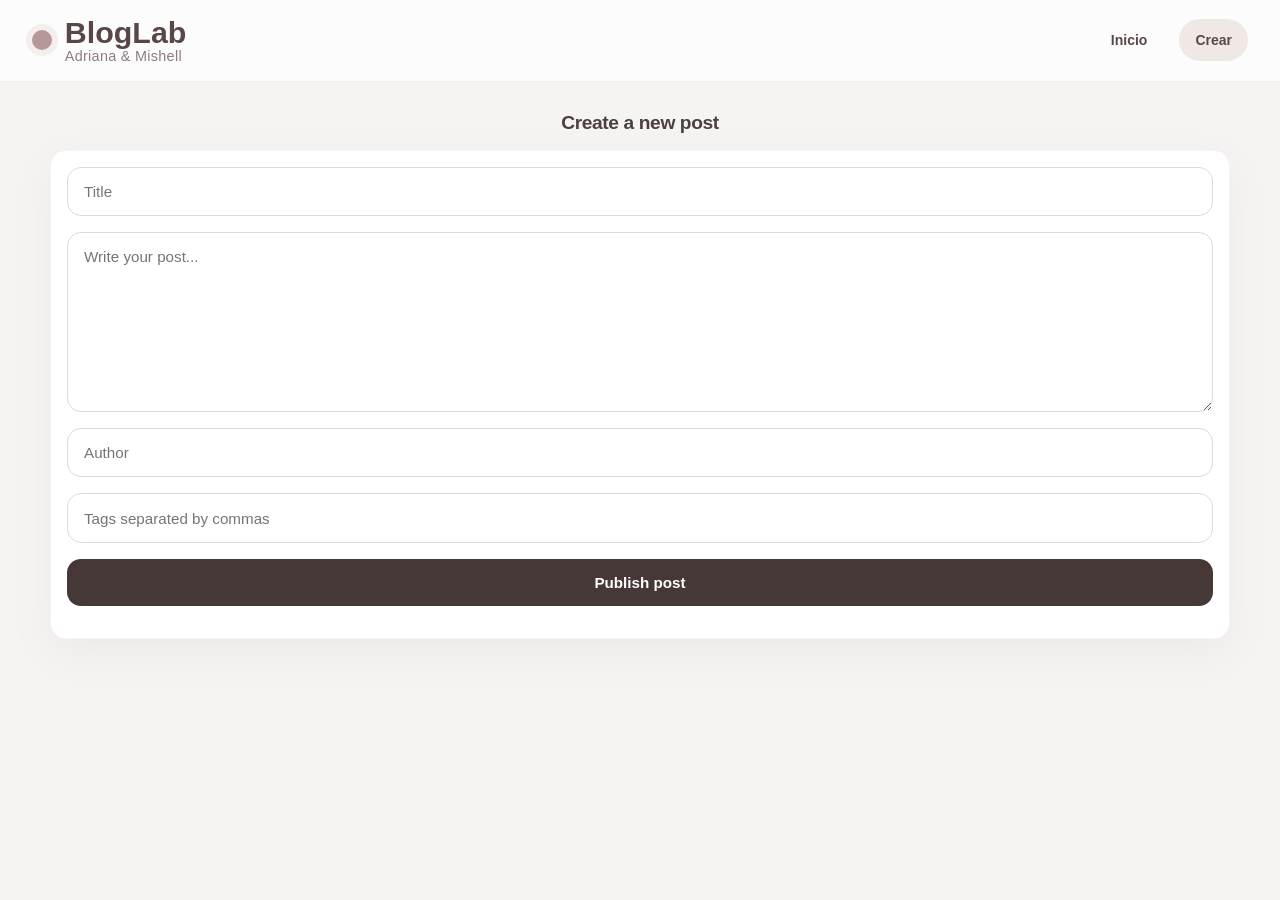
==== pages/create.html @ 917d6840 "feat: connect home, create and detail views with local post storage" ====
<!DOCTYPE html>
<html lang="es">
<head>
  <meta charset="UTF-8" />
  <meta name="viewport" content="width=device-width, initial-scale=1.0" />
  <link rel="stylesheet" href="../css/main.css" />
  <link rel="stylesheet" href="../css/components.css" />
  <link rel="stylesheet" href="../css/responsive.css" />
  <title>Create post | BlogLab</title>
</head>
<body>
  <nav class="navbar">
    <div class="nav-brand">
      <div class="brand-mark"></div>
      <div class="brand-text">
        <span class="brand-title">BlogLab</span>
        <span class="brand-subtitle">Adriana & Mishell</span>
      </div>
    </div>

    <div class="nav-links">
      <a href="../index.html">Inicio</a>
      <a href="./create.html" class="active">Crear</a>
    </div>
  </nav>

  <main class="page-shell">
    <section class="home-intro">
      <h1 class="home-intro__title">Create a new post</h1>
    </section>

    <section class="content-panel">
      <form id="create-post-form" class="create-form">
        <input type="text" id="title" placeholder="Title" />
        <textarea id="body" placeholder="Write your post..."></textarea>
        <input type="text" id="author" placeholder="Author" />
        <input type="text" id="tags" placeholder="Tags separated by commas" />
        <button type="submit">Publish post</button>
        <p id="form-message" class="form-message"></p>
      </form>
    </section>
  </main>

  <script type="module" src="../js/modules/form.js"></script>
</body>
</html>
---- css/main.css ----
* {
  box-sizing: border-box;
}

html {
  scroll-behavior: smooth;
}

body {
  margin: 0;
  font-family: Arial, Helvetica, sans-serif;
  color: #4f4343;
  background:
    radial-gradient(circle at top left, rgba(214, 188, 188, 0.22), transparent 25%),
    radial-gradient(circle at top right, rgba(232, 216, 210, 0.35), transparent 22%),
    linear-gradient(180deg, #f8f3ef 0%, #f4eeea 100%);
  min-height: 100vh;
}

.navbar {
  position: sticky;
  top: 0;
  z-index: 50;
  display: flex;
  justify-content: space-between;
  align-items: center;
  padding: 18px 34px;
  background: rgba(250, 245, 241, 0.92);
  backdrop-filter: blur(10px);
  border-bottom: 1px solid rgba(120, 97, 97, 0.08);
}

.nav-brand {
  display: flex;
  align-items: center;
  gap: 12px;
}

.brand-mark {
  width: 18px;
  height: 18px;
  border-radius: 50%;
  background: linear-gradient(135deg, #c9a7a7, #8b6f74);
  box-shadow: 0 0 0 6px rgba(201, 167, 167, 0.16);
}

.brand-text {
  display: flex;
  flex-direction: column;
}

.brand-title {
  font-size: 19px;
  font-weight: 700;
  color: #5a4b4b;
  line-height: 1.1;
}

.brand-subtitle {
  font-size: 12px;
  color: #9a8585;
  letter-spacing: 0.3px;
}

.nav-links {
  display: flex;
  align-items: center;
  gap: 10px;
}

.nav-links a {
  text-decoration: none;
  color: #6c5b5b;
  font-size: 14px;
  font-weight: 600;
  padding: 10px 14px;
  border-radius: 999px;
  transition: all 0.2s ease;
}

.nav-links a:hover,
.nav-links a.active {
  background: #eadfdb;
  color: #594949;
}

.page-shell {
  width: min(1180px, calc(100% - 34px));
  margin: 30px auto 48px;
}

.content-panel {
  background: rgba(255, 252, 250, 0.86);
  border: 1px solid rgba(145, 118, 118, 0.08);
  box-shadow: 0 14px 40px rgba(125, 102, 102, 0.08);
  backdrop-filter: blur(10px);
  border-radius: 28px;
  overflow: hidden;
}

#posts-container {
  display: grid;
  grid-template-columns: repeat(auto-fit, minmax(260px, 1fr));
  gap: 22px;
  padding: 10px 24px 28px;
}

#pagination {
  display: flex;
  justify-content: center;
  align-items: center;
  gap: 12px;
  padding: 0 24px 30px;
}

#pagination button {
  border: none;
  border-radius: 14px;
  padding: 12px 18px;
  font-size: 14px;
  font-weight: 600;
  cursor: pointer;
  background: #8b6f74;
  color: #fffaf8;
  transition: transform 0.18s ease, opacity 0.18s ease;
}

#pagination button:hover {
  transform: translateY(-2px);
  opacity: 0.92;
}

#page-number {
  min-width: 38px;
  text-align: center;
  font-weight: 700;
  color: #6c5b5b;
}

.home-intro {
  width: 100%;
  max-width: 1200px;
  margin: 0 auto 1rem;
  padding: 0 0.5rem;
  text-align: center; 
}

.home-intro__title {
  margin: 0;
  font-size: 1.2rem;
  font-weight: 600;
  color: #4b403d;
  letter-spacing: -0.02em;
}

.home-intro__title {
  transition: all 0.3s ease;
}

.home-intro__title:hover {
  opacity: 0.8;
}

body {
  background: #f6f4f3;
}

.content-panel {
  background: #ffffff;
  border-radius: 16px;
  padding: 1rem;
}

#filters {
  display: flex;
  gap: 0.5rem;
  flex-wrap: wrap;
}

#filters input {
  flex: 1;
  min-width: 150px;
}

#filters button {
  background: #e7e2df;
  border: none;
  padding: 0.4rem 0.7rem;
  border-radius: 6px;
  cursor: pointer;
}

.create-panel {
  max-width: 760px;
  margin: 0 auto;
}

.create-title {
  margin: 0 0 0.35rem;
  text-align: center;
  color: #4b403d;
  font-size: 1.5rem;
  font-weight: 700;
}

.create-subtitle {
  margin: 0 0 1.5rem;
  text-align: center;
  color: #7b6f6b;
  font-size: 0.95rem;
}

.create-form {
  display: flex;
  flex-direction: column;
  gap: 0.9rem;
}

.create-form input,
.create-form textarea {
  width: 100%;
  border: 1px solid #ddd6d3;
  border-radius: 10px;
  padding: 0.9rem 1rem;
  font: inherit;
  background: #fff;
  color: #4b403d;
}

.create-form textarea {
  resize: vertical;
  min-height: 180px;
}

.create-form button {
  align-self: flex-end;
  border: none;
  background: #8f767b;
  color: #fff;
  padding: 0.75rem 1.15rem;
  border-radius: 10px;
  font: inherit;
  cursor: pointer;
  transition: background 0.2s ease;
}

.create-form button:hover {
  background: #7e686d;
}

.create-form select {
  width: 100%;
  border: 1px solid #ddd6d3;
  border-radius: 10px;
  padding: 0.9rem 1rem;
  font: inherit;
  background: #fff;
  color: #4b403d;
}

#posts-container {
  display: grid;
  grid-template-columns: repeat(auto-fit, minmax(280px, 1fr));
  gap: 1.4rem;
  margin-top: 1.5rem;
}

.post-card {
  background: #ffffff;
  border-radius: 16px;
  overflow: hidden;
  box-shadow: 0 6px 18px rgba(0, 0, 0, 0.06);
  transition: transform 0.2s ease, box-shadow 0.2s ease;
}

.post-card:hover {
  transform: translateY(-4px);
  box-shadow: 0 10px 22px rgba(0, 0, 0, 0.08);
}

.post-card__image {
  width: 100%;
  height: 190px;
  object-fit: cover;
  display: block;
}

.post-card__content {
  padding: 1rem;
}

.post-card__title {
  margin: 0 0 0.7rem;
  font-size: 1rem;
  line-height: 1.35;
  color: #4b403d;
}

.post-card__author {
  margin: 0 0 0.8rem;
  font-weight: 600;
  color: #8a7d79;
}

.post-card__text {
  margin: 0 0 1rem;
  color: #5d514e;
  line-height: 1.5;
}

.post-card__tags {
  display: flex;
  flex-wrap: wrap;
  gap: 0.45rem;
  margin-bottom: 1rem;
}

.post-card__button {
  display: inline-block;
  background: #4d7df3;
  color: #ffffff;
  text-decoration: none;
  padding: 0.55rem 0.9rem;
  border-radius: 8px;
  font-size: 0.92rem;
  font-weight: 600;
}

.post-card__button:hover {
  opacity: 0.92;
}

.detail-card {
  background: #ffffff;
  border-radius: 18px;
  overflow: hidden;
  box-shadow: 0 8px 24px rgba(0, 0, 0, 0.06);
}

.detail-card__image {
  width: 100%;
  height: 320px;
  object-fit: cover;
  display: block;
}

.detail-card__content {
  padding: 1.35rem;
}

.detail-card__content h2 {
  margin: 0 0 0.8rem;
  color: #4b403d;
}

.detail-meta {
  margin: 0 0 1rem;
  font-weight: 600;
  color: #8a7d79;
}

.detail-body {
  margin: 0 0 1rem;
  line-height: 1.7;
  color: #5d514e;
}

.detail-tags {
  display: flex;
  flex-wrap: wrap;
  gap: 0.5rem;
  margin-bottom: 1rem;
}

.detail-tag {
  background: #f1ebea;
  color: #6e5f5c;
  padding: 0.42rem 0.75rem;
  border-radius: 999px;
  font-size: 0.85rem;
}

.detail-back {
  display: inline-block;
  text-decoration: none;
  color: #8f767b;
  font-weight: 600;
}

.empty-message {
  text-align: center;
  color: #7b6f6b;
  margin: 2rem 0;
}
---- css/components.css ----
.navbar {
  width: 100%;
  padding: 1rem 2rem;
  background: rgba(255, 255, 255, 0.7);
  border-bottom: 1px solid rgba(109, 84, 84, 0.08);
  display: flex;
  justify-content: space-between;
  align-items: center;
  backdrop-filter: blur(10px);
  position: sticky;
  top: 0;
  z-index: 20;
}

.nav-brand {
  display: flex;
  align-items: center;
  gap: 0.8rem;
}

.brand-mark {
  width: 20px;
  height: 20px;
  border-radius: 50%;
  background: #b79898;
}

.brand-text {
  display: flex;
  flex-direction: column;
  line-height: 1.05;
}

.brand-title {
  font-size: 1.9rem;
  font-weight: 700;
  color: #594747;
}

.brand-subtitle {
  font-size: 0.9rem;
  color: #8d7d7d;
}

.nav-links {
  display: flex;
  gap: 1rem;
  align-items: center;
}

.nav-links a {
  padding: 0.8rem 1rem;
  border-radius: 999px;
  color: #594747;
  font-weight: 600;
  transition: 0.2s ease;
}

.nav-links a.active,
.nav-links a:hover {
  background: #efe8e4;
}

.tag-pill {
  display: inline-flex;
  align-items: center;
  justify-content: center;
  padding: 0.55rem 1rem;
  border-radius: 999px;
  border: 1px solid #ddd1cb;
  background: #f8f4f2;
  color: #6b5a5a;
  font-size: 0.9rem;
  cursor: pointer;
  transition: 0.2s ease;
}

.tag-pill:hover {
  background: #efe5e0;
}

.tag-pill.active {
  background: #2f2a2a;
  color: #fff;
  border-color: #2f2a2a;
}

.post-card {
  background: #ffffff;
  border-radius: 24px;
  overflow: hidden;
  border: 1px solid #eee3de;
  box-shadow: 0 10px 30px rgba(85, 62, 62, 0.08);
  display: flex;
  flex-direction: column;
  min-height: 470px;
  transition: transform 0.22s ease, box-shadow 0.22s ease;
}

.post-card:hover {
  transform: translateY(-6px);
  box-shadow: 0 16px 36px rgba(85, 62, 62, 0.12);
}

.post-card__image-wrap {
  width: 100%;
  height: 210px;
  overflow: hidden;
}

.post-card__image {
  width: 100%;
  height: 100%;
  object-fit: cover;
  display: block;
}

.post-card__content {
  padding: 1.25rem 1.25rem 1.4rem;
  display: flex;
  flex-direction: column;
  flex: 1;
}

.post-card__title {
  margin: 0 0 0.9rem;
  font-size: 1.35rem;
  line-height: 1.3;
  color: #3f3030;
}

.post-card__excerpt {
  margin: 0 0 1.2rem;
  font-size: 0.98rem;
  line-height: 1.65;
  color: #6a5959;
  flex-grow: 1;
}

.post-card__footer {
  display: flex;
  flex-direction: column;
  gap: 0.9rem;
}

.post-card__author {
  font-weight: 700;
  color: #554444;
}

.post-card__tags {
  display: flex;
  flex-wrap: wrap;
  gap: 0.5rem;
}

.post-tag {
  background: #f3ece8;
  color: #6e5d5d;
  padding: 0.4rem 0.8rem;
  border-radius: 999px;
  font-size: 0.8rem;
}

.post-card__button {
  align-self: flex-start;
  background: #4b3a3a;
  color: #fff;
  padding: 0.8rem 1.15rem;
  border-radius: 12px;
  font-weight: 600;
  transition: 0.2s ease;
}

.post-card__button:hover {
  background: #2f2323;
}

.empty-state {
  background: #fff;
  border: 1px solid #eee2dc;
  border-radius: 22px;
  padding: 2rem;
  text-align: center;
  box-shadow: 0 10px 25px rgba(85, 62, 62, 0.07);
}

.empty-state h3 {
  margin-top: 0;
  color: #4a3a3a;
}

.empty-state p {
  margin-bottom: 0;
  color: #746565;
}

.detail-card {
  background: #ffffff;
  border-radius: 24px;
  border: 1px solid #eee3de;
  box-shadow: 0 10px 30px rgba(85, 62, 62, 0.08);
}

.detail-card__content {
  padding: 1.5rem;
}

.detail-card__title {
  margin: 0 0 0.8rem;
  font-size: 2rem;
  line-height: 1.2;
  color: #3f3030;
}

.detail-card__author {
  margin: 0 0 1rem;
  font-weight: 700;
  color: #554444;
}

.detail-card__tags {
  display: flex;
  flex-wrap: wrap;
  gap: 0.5rem;
  margin-bottom: 1.2rem;
}

.detail-card__body {
  margin: 0 0 1.4rem;
  font-size: 1rem;
  line-height: 1.8;
  color: #5d4e4e;
  white-space: pre-line;
}

.create-form {
  display: grid;
  gap: 1rem;
}

.create-form input,
.create-form textarea,
.create-form button {
  border-radius: 14px;
  border: 1px solid #e3d8d3;
  padding: 0.95rem 1rem;
  font-size: 0.95rem;
  font-family: inherit;
}

.create-form textarea {
  min-height: 180px;
  resize: vertical;
}

.create-form input:focus,
.create-form textarea:focus {
  outline: none;
  border-color: #b69797;
  box-shadow: 0 0 0 3px rgba(182, 151, 151, 0.15);
}

.create-form button {
  border: none;
  background: #473838;
  color: #fff;
  font-weight: 600;
  cursor: pointer;
}

.form-message {
  margin: 0;
  font-size: 0.95rem;
  font-weight: 600;
}

.form-message.success {
  color: #2e7d32;
}

.form-message.error {
  color: #c62828;
}
---- css/responsive.css ----
@media (max-width: 1024px) {
  .posts-grid {
    grid-template-columns: repeat(2, minmax(0, 1fr));
  }

  #filters {
    grid-template-columns: 1fr 1fr;
  }
}

@media (max-width: 768px) {
  .navbar {
    padding: 1rem;
    flex-direction: column;
    gap: 1rem;
    align-items: flex-start;
  }

  .nav-links {
    flex-wrap: wrap;
  }

  .home-intro__title {
    font-size: 1.7rem;
  }

  .content-panel {
    padding: 1.2rem;
  }

  #filters {
    grid-template-columns: 1fr;
  }

  .posts-grid {
    grid-template-columns: 1fr;
  }

  #pagination {
    flex-wrap: wrap;
  }
}

.detail-card {
  background: #ffffff;
  border-radius: 24px;
  overflow: hidden;
  border: 1px solid #eee3de;
  box-shadow: 0 10px 30px rgba(85, 62, 62, 0.08);
}

.detail-card__image-wrap {
  width: 100%;
  max-height: 420px;
  overflow: hidden;
}

.detail-card__image {
  width: 100%;
  height: 100%;
  object-fit: cover;
  display: block;
}

.detail-card__content {
  padding: 1.5rem;
}

.detail-card__title {
  margin: 0 0 0.8rem;
  font-size: 2rem;
  line-height: 1.2;
  color: #3f3030;
}

.detail-card__author {
  margin: 0 0 1rem;
  font-weight: 700;
  color: #554444;
}

.detail-card__tags {
  display: flex;
  flex-wrap: wrap;
  gap: 0.5rem;
  margin-bottom: 1.25rem;
}

.detail-card__body {
  margin: 0 0 1.4rem;
  font-size: 1rem;
  line-height: 1.8;
  color: #5d4e4e;
  white-space: pre-line;
}
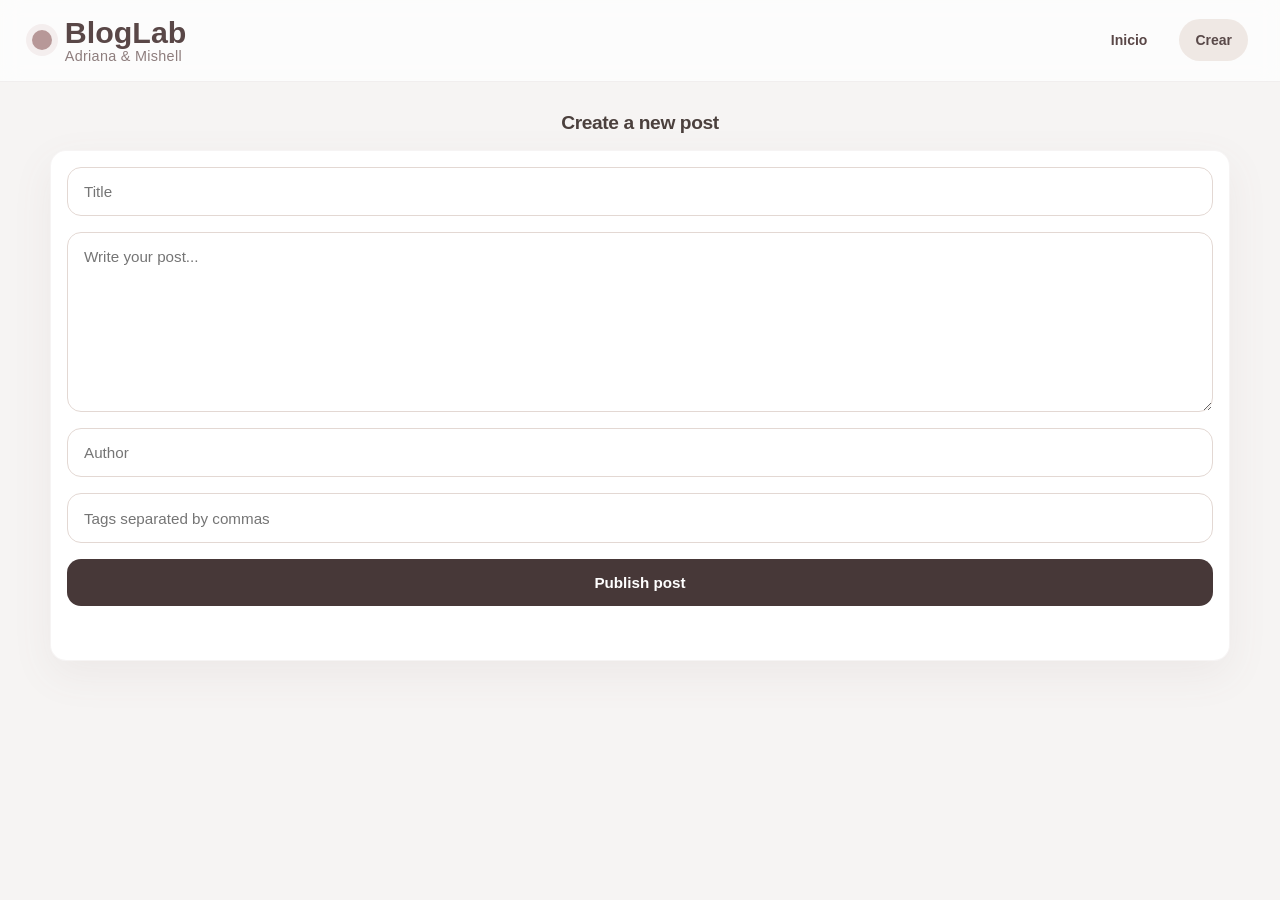
==== commit 1cc6b3c5: "fix: render post details correctly from home view" ====
--- a/pages/create.html
+++ b/pages/create.html
@@ -35,6 +35,7 @@
         <textarea id="body" placeholder="Write your post..."></textarea>
         <input type="text" id="author" placeholder="Author" />
         <input type="text" id="tags" placeholder="Tags separated by commas" />
+
         <button type="submit">Publish post</button>
         <p id="form-message" class="form-message"></p>
       </form>
--- a/css/components.css
+++ b/css/components.css
@@ -281,4 +281,547 @@
 
 .form-message.error {
   color: #c62828;
+}
+
+.delete-btn {
+  background: #c62828;
+}
+
+.delete-btn:hover {
+  background: #8e1c1c;
+}
+
+
+.detail-card {
+  background: #ffffff;
+  border-radius: 24px;
+  border: 1px solid #eee3de;
+  box-shadow: 0 10px 30px rgba(85, 62, 62, 0.08);
+}
+
+.detail-card__content {
+  padding: 1.5rem;
+}
+
+.detail-card__title {
+  margin: 0 0 0.8rem;
+  font-size: 2rem;
+  line-height: 1.2;
+  color: #3f3030;
+}
+
+.detail-card__author {
+  margin: 0 0 1rem;
+  font-weight: 700;
+  color: #554444;
+}
+
+.detail-card__tags {
+  display: flex;
+  flex-wrap: wrap;
+  gap: 0.5rem;
+  margin-bottom: 1.2rem;
+}
+
+.detail-card__body {
+  margin: 0 0 1.4rem;
+  font-size: 1rem;
+  line-height: 1.8;
+  color: #5d4e4e;
+  white-space: pre-line;
+}
+
+.detail-card__actions {
+  display: flex;
+  gap: 0.8rem;
+  flex-wrap: wrap;
+  margin-bottom: 1rem;
+}
+
+.delete-btn {
+  background: #c62828;
+}
+
+.delete-btn:hover {
+  background: #8e1c1c;
+}
+
+.create-form {
+  display: grid;
+  gap: 1rem;
+}
+
+.create-form input,
+.create-form textarea,
+.create-form button {
+  border-radius: 14px;
+  border: 1px solid #e3d8d3;
+  padding: 0.95rem 1rem;
+  font-size: 0.95rem;
+  font-family: inherit;
+}
+
+.create-form textarea {
+  min-height: 180px;
+  resize: vertical;
+}
+
+.create-form input:focus,
+.create-form textarea:focus {
+  outline: none;
+  border-color: #b69797;
+  box-shadow: 0 0 0 3px rgba(182, 151, 151, 0.15);
+}
+
+.create-form button {
+  border: none;
+  background: #473838;
+  color: #fff;
+  font-weight: 600;
+  cursor: pointer;
+}
+
+.form-message {
+  margin: 0;
+  min-height: 22px;
+  font-size: 0.95rem;
+  font-weight: 600;
+}
+
+.form-message.success {
+  color: #2e7d32;
+}
+
+.form-message.error {
+  color: #c62828;
+}
+
+.detail-card {
+  background: #ffffff;
+  border-radius: 24px;
+  border: 1px solid #eee3de;
+  box-shadow: 0 10px 30px rgba(85, 62, 62, 0.08);
+}
+
+.detail-card__content {
+  padding: 1.5rem;
+}
+
+.detail-card__title {
+  margin: 0 0 0.8rem;
+  font-size: 2rem;
+  line-height: 1.2;
+  color: #3f3030;
+}
+
+.detail-card__author {
+  margin: 0 0 1rem;
+  font-weight: 700;
+  color: #554444;
+}
+
+.detail-card__tags {
+  display: flex;
+  flex-wrap: wrap;
+  gap: 0.5rem;
+  margin-bottom: 1.2rem;
+}
+
+.detail-card__body {
+  margin: 0 0 1.4rem;
+  font-size: 1rem;
+  line-height: 1.8;
+  color: #5d4e4e;
+  white-space: pre-line;
+}
+
+.create-form {
+  display: grid;
+  gap: 1rem;
+}
+
+.create-form input,
+.create-form textarea,
+.create-form button {
+  border-radius: 14px;
+  border: 1px solid #e3d8d3;
+  padding: 0.95rem 1rem;
+  font-size: 0.95rem;
+  font-family: inherit;
+}
+
+.create-form textarea {
+  min-height: 180px;
+  resize: vertical;
+}
+
+.create-form input:focus,
+.create-form textarea:focus {
+  outline: none;
+  border-color: #b69797;
+  box-shadow: 0 0 0 3px rgba(182, 151, 151, 0.15);
+}
+
+.create-form button {
+  border: none;
+  background: #473838;
+  color: #fff;
+  font-weight: 600;
+  cursor: pointer;
+}
+
+.form-message {
+  margin: 0;
+  min-height: 22px;
+  font-size: 0.95rem;
+  font-weight: 600;
+}
+
+.form-message.success {
+  color: #2e7d32;
+}
+
+.form-message.error {
+  color: #c62828;
+}
+
+.detail-card {
+  background: #ffffff;
+  border-radius: 24px;
+  border: 1px solid #eee3de;
+  box-shadow: 0 10px 30px rgba(85, 62, 62, 0.08);
+}
+
+.detail-card__content {
+  padding: 1.5rem;
+}
+
+.detail-card__title {
+  margin: 0 0 0.8rem;
+  font-size: 2rem;
+  line-height: 1.2;
+  color: #3f3030;
+}
+
+.detail-card__author {
+  margin: 0 0 1rem;
+  font-weight: 700;
+  color: #554444;
+}
+
+.detail-card__tags {
+  display: flex;
+  flex-wrap: wrap;
+  gap: 0.5rem;
+  margin-bottom: 1.2rem;
+}
+
+.detail-card__body {
+  margin: 0 0 1.4rem;
+  font-size: 1rem;
+  line-height: 1.8;
+  color: #5d4e4e;
+  white-space: pre-line;
+}
+
+.detail-card {
+  background: #ffffff;
+  border-radius: 24px;
+  border: 1px solid #eee3de;
+  box-shadow: 0 10px 30px rgba(85, 62, 62, 0.08);
+}
+
+.detail-card__content {
+  padding: 1.5rem;
+}
+
+.detail-card__title {
+  margin: 0 0 0.8rem;
+  font-size: 2rem;
+  line-height: 1.2;
+  color: #3f3030;
+}
+
+.detail-card__author {
+  margin: 0 0 1rem;
+  font-weight: 700;
+  color: #554444;
+}
+
+.detail-card__tags {
+  display: flex;
+  flex-wrap: wrap;
+  gap: 0.5rem;
+  margin-bottom: 1.2rem;
+}
+
+.detail-card__body {
+  margin: 0 0 1.4rem;
+  font-size: 1rem;
+  line-height: 1.8;
+  color: #5d4e4e;
+  white-space: pre-line;
+}
+
+.detail-card__actions {
+  display: flex;
+  gap: 0.8rem;
+  flex-wrap: wrap;
+  align-items: center;
+}
+
+.delete-btn {
+  background: #b3261e;
+}
+
+.delete-btn:hover {
+  background: #8f1f18;
+}
+
+.detail-card {
+  background: #ffffff;
+  border-radius: 24px;
+  border: 1px solid #eee3de;
+  box-shadow: 0 10px 30px rgba(85, 62, 62, 0.08);
+}
+
+.detail-card__content {
+  padding: 1.5rem;
+}
+
+.detail-card__title {
+  margin: 0 0 0.8rem;
+  font-size: 2rem;
+  line-height: 1.2;
+  color: #3f3030;
+}
+
+.detail-card__author {
+  margin: 0 0 1rem;
+  font-weight: 700;
+  color: #554444;
+}
+
+.detail-card__tags {
+  display: flex;
+  flex-wrap: wrap;
+  gap: 0.5rem;
+  margin-bottom: 1.2rem;
+}
+
+.detail-card__body {
+  margin: 0 0 1.4rem;
+  font-size: 1rem;
+  line-height: 1.8;
+  color: #5d4e4e;
+  white-space: pre-line;
+}
+
+.detail-card__actions {
+  display: flex;
+  gap: 0.8rem;
+  flex-wrap: wrap;
+  align-items: center;
+}
+
+.delete-btn {
+  background: #b3261e;
+}
+
+.delete-btn:hover {
+  background: #8f1f18;
+}
+
+.detail-card {
+  background: #ffffff;
+  border-radius: 24px;
+  border: 1px solid #eee3de;
+  box-shadow: 0 10px 30px rgba(85, 62, 62, 0.08);
+}
+
+.detail-card__content {
+  padding: 1.5rem;
+}
+
+.detail-card__title {
+  margin: 0 0 0.8rem;
+  font-size: 2rem;
+  line-height: 1.2;
+  color: #3f3030;
+}
+
+.detail-card__author {
+  margin: 0 0 1rem;
+  font-weight: 700;
+  color: #554444;
+}
+
+.detail-card__tags {
+  display: flex;
+  flex-wrap: wrap;
+  gap: 0.5rem;
+  margin-bottom: 1.2rem;
+}
+
+.detail-card__body {
+  margin: 0 0 1.4rem;
+  font-size: 1rem;
+  line-height: 1.8;
+  color: #5d4e4e;
+  white-space: pre-line;
+}
+
+.detail-card__actions {
+  display: flex;
+  gap: 0.8rem;
+  flex-wrap: wrap;
+}
+
+.delete-btn {
+  background: #b3261e;
+}
+
+.delete-btn:hover {
+  background: #8f1f18;
+}
+
+.posts-container {
+  display: grid;
+  grid-template-columns: repeat(auto-fit, minmax(280px, 360px));
+  gap: 24px;
+  margin-top: 32px;
+}
+
+.post-card {
+  background: #ffffff;
+  border-radius: 24px;
+  overflow: hidden;
+  box-shadow: 0 12px 30px rgba(0, 0, 0, 0.08);
+  transition: transform 0.2s ease, box-shadow 0.2s ease;
+}
+
+.post-card:hover {
+  transform: translateY(-4px);
+  box-shadow: 0 16px 34px rgba(0, 0, 0, 0.12);
+}
+
+.post-image {
+  width: 100%;
+  height: 220px;
+  object-fit: cover;
+  display: block;
+}
+
+.post-content {
+  padding: 20px;
+}
+
+.post-category {
+  display: inline-block;
+  margin-bottom: 10px;
+  font-size: 0.85rem;
+  font-weight: 600;
+  color: #8c6f6f;
+  background: #f7eded;
+  padding: 6px 12px;
+  border-radius: 999px;
+}
+
+.post-title {
+  margin: 0 0 12px;
+  font-size: 1.35rem;
+  color: #4f4343;
+}
+
+.post-excerpt {
+  margin: 0 0 18px;
+  color: #6f6262;
+  line-height: 1.6;
+}
+
+.post-actions {
+  display: flex;
+  justify-content: flex-start;
+}
+
+.read-more-btn,
+.back-button,
+.delete-button {
+  border: none;
+  outline: none;
+  text-decoration: none;
+  padding: 12px 18px;
+  border-radius: 999px;
+  font-weight: 600;
+  cursor: pointer;
+  transition: all 0.2s ease;
+}
+
+.read-more-btn,
+.back-button {
+  background: #5b4747;
+  color: white;
+}
+
+.read-more-btn:hover,
+.back-button:hover {
+  background: #3f3131;
+}
+
+.delete-button {
+  background: #d86c6c;
+  color: white;
+}
+
+.delete-button:hover {
+  background: #b94d4d;
+}
+
+.detail-container {
+  margin-top: 32px;
+}
+
+.post-detail-card {
+  background: #ffffff;
+  border-radius: 28px;
+  overflow: hidden;
+  box-shadow: 0 12px 30px rgba(0, 0, 0, 0.08);
+}
+
+.post-detail-image {
+  width: 100%;
+  height: 360px;
+  object-fit: cover;
+  display: block;
+}
+
+.post-detail-content {
+  padding: 28px;
+}
+
+.post-detail-title {
+  margin: 10px 0 16px;
+  font-size: 2rem;
+  color: #4f4343;
+}
+
+.post-detail-body {
+  margin: 0;
+  color: #685c5c;
+  line-height: 1.8;
+  font-size: 1rem;
+}
+
+.post-detail-actions {
+  display: flex;
+  gap: 14px;
+  margin-top: 28px;
+  flex-wrap: wrap;
+}
+
+.empty-message {
+  text-align: center;
+  margin-top: 32px;
+  color: #6f6262;
+  font-weight: 600;
 }
